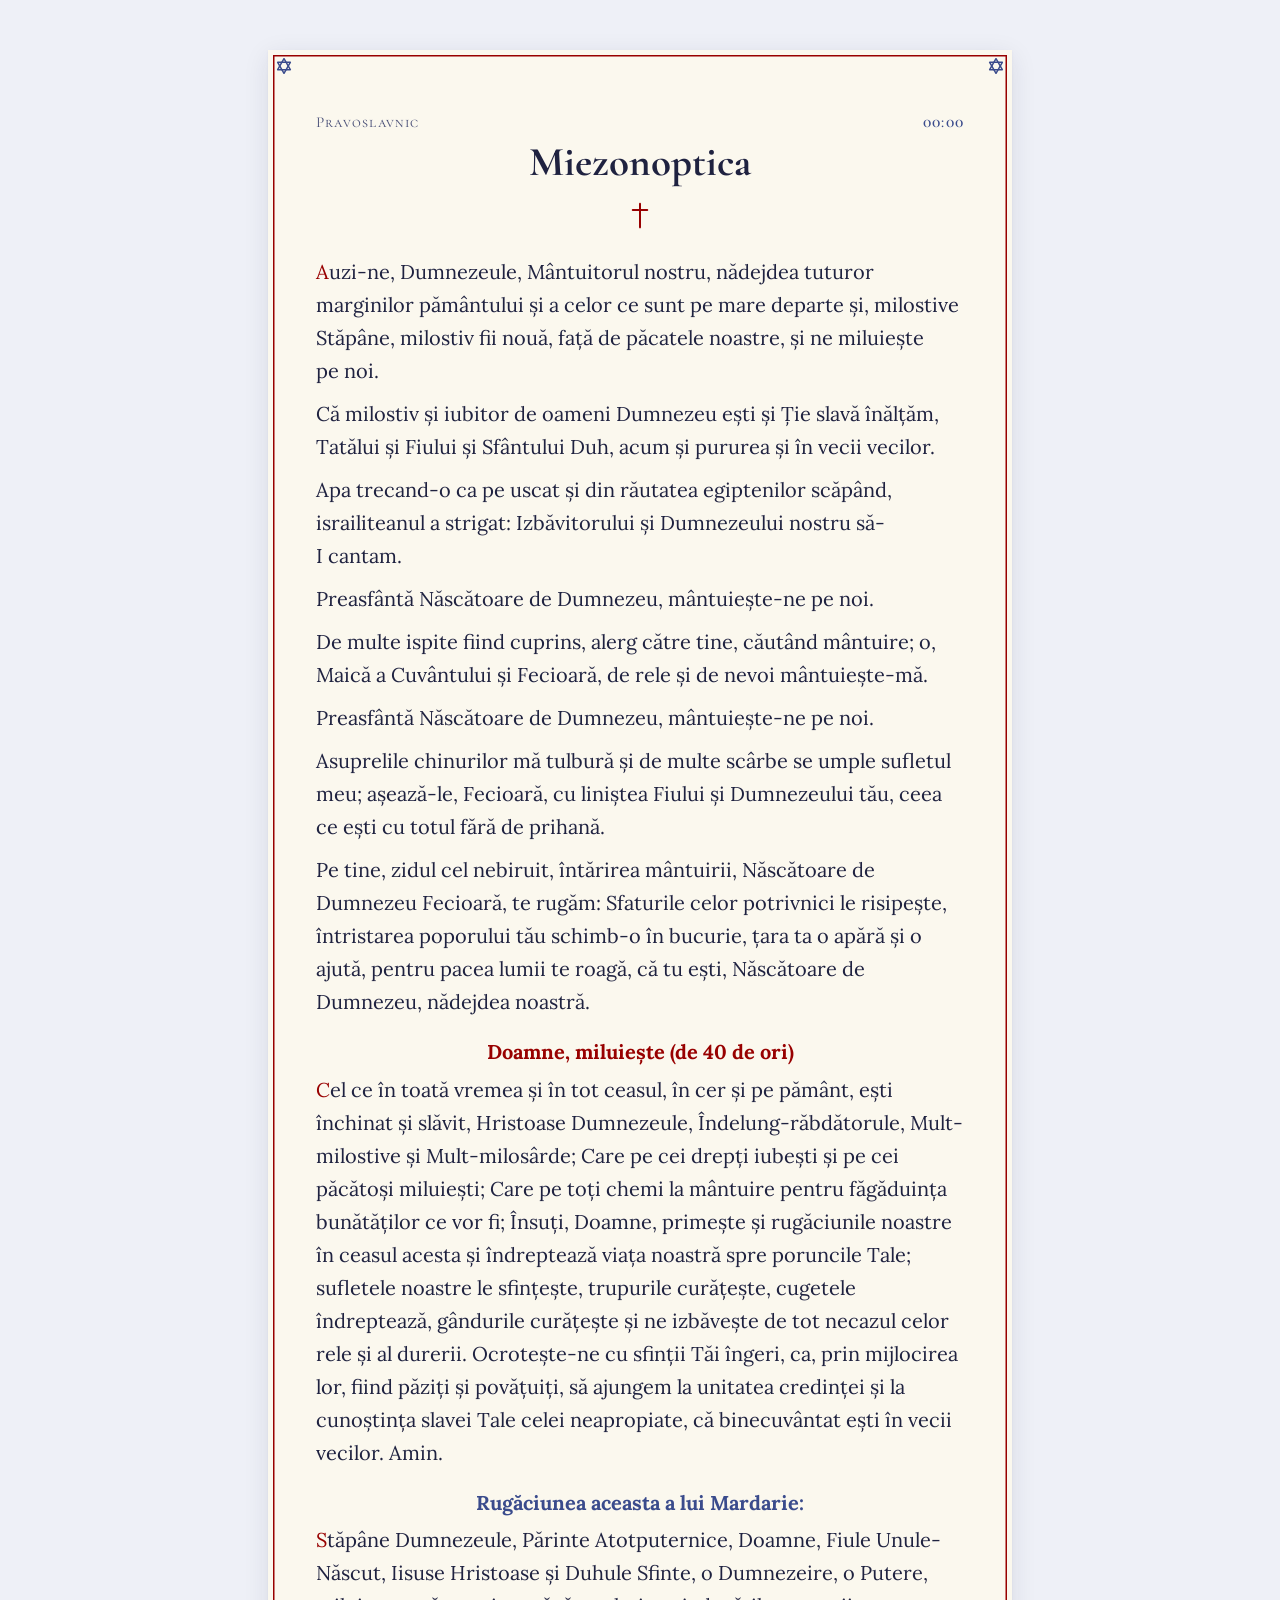
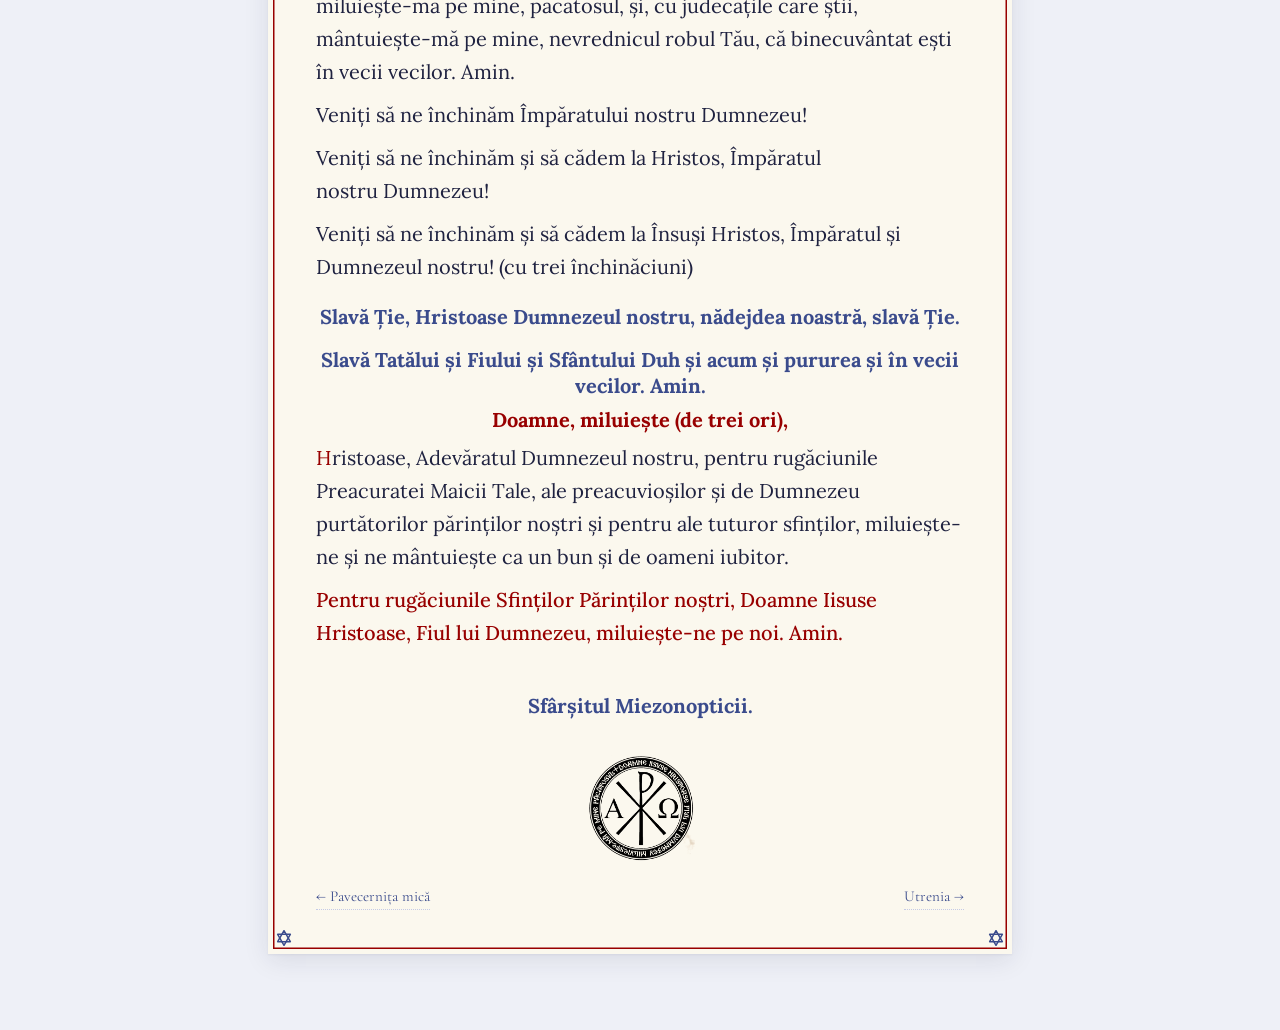
==== docs/content/01-miezonoptica.html @ 3fd9be88 "Initial commit: Pravoslavnic prayer book player Built on the Ceaslovnic pipeline, sourced from a sin" ====
<!doctype html>
<html lang="ro">
<head>
  <meta charset="utf-8" />
  <meta name="viewport" content="width=device-width, initial-scale=1" />
  <title>Miezonoptica · Pravoslavnic</title>
  <link rel="preconnect" href="https://fonts.googleapis.com" />
  <link rel="preconnect" href="https://fonts.gstatic.com" crossorigin />
  <link href="https://fonts.googleapis.com/css2?family=Cormorant+Garamond:wght@500;600;700&family=Lora:ital,wght@0,400;0,500;1,400&display=swap" rel="stylesheet" />
  <link rel="stylesheet" href="../css/styles.css" />
</head>
<body>
  <article class="page">
    <div class="page__inner">
      <div class="page__eyebrow">
        <span>Pravoslavnic</span>
        <span class="scheduled-time">00:00</span>
      </div>
      <h1 class="page__title">Miezonoptica</h1>
      <hr class="page__rule" />
      <div class="page__body">
      <p><span class="dropcap">A</span>uzi-ne, Dumnezeule, Mântuitorul nostru, nădejdea tuturor marginilor pă­mântului și a celor ce sunt pe mare departe și, milostive Stăpâne, milostiv fii nouă, față de păcatele noastre, și ne miluiește pe noi.</p>
      <p>Că milostiv și iubitor de oameni Dum­nezeu ești și Ție slavă înălțăm, Tatălui și Fiului și Sfântului Duh, acum și pururea și în vecii vecilor.</p>
      <p>Apa trecand-o ca pe uscat și din răutatea egiptenilor scăpând, israiliteanul a strigat: Izbăvitorului și Dumnezeului nostru să-I cantam.</p>
      <p>Preasfântă Născătoare de Dumnezeu, mântuiește-ne pe noi.</p>
      <p>De multe ispite fiind cuprins, alerg către tine, căutând mântuire; o, Maică a Cuvântului și Fecioară, de rele și de nevoi mântuiește-mă.</p>
      <p>Preasfântă Născătoare de Dumnezeu, mântuiește-ne pe noi.</p>
      <p>Asuprelile chinurilor mă tulbură și de multe scârbe se umple sufletul meu; așează-le, Fecioară, cu liniștea Fiului și Dumnezeului tău, ceea ce ești cu totul fără de prihană.</p>
      <p>Pe tine, zidul cel nebiruit, întărirea mântuirii, Născătoare de Dumnezeu Fecioară, te rugăm: Sfaturile celor potrivnici le risipește, întristarea poporului tău schimb-o în bucurie, țara ta o apără și o ajută, pentru pacea lumii te roagă, că tu ești, Născătoare de Dumnezeu, nădejdea noastră.</p>
      <h2 class="align-center kyrie"><span class="rubric">Doamne, miluiește (de 40 de ori)</span></h2>
      <p><span class="dropcap">C</span>el ce în toată vremea și în tot ceasul, în cer și pe pământ, ești în­chinat și slăvit, Hristoase Dumnezeule, Îndelung-răbdătorule, Mult-milostive și Mult-milosârde; Care pe cei drepți iu­bești și pe cei păcătoși miluiești; Care pe toți chemi la mântuire pentru făgă­du­ința bunătăților ce vor fi; Însuți, Doamne, primește și rugăciunile noastre în ceasul acesta și îndreptează viața noastră spre poruncile Tale; sufletele noastre le sfin­țește, trupurile curățește, cugetele îndreptează, gândurile curățește și ne izbăvește de tot necazul celor rele și al durerii. Ocrotește-ne cu sfinții Tăi îngeri, ca, prin mijlocirea lor, fiind păziți și povă­țuiți, să ajungem la unitatea credinței și la cunoștința slavei Tale celei neapropiate, că binecuvântat ești în vecii vecilor. Amin.</p>
      <h2 class="align-center"><span class="rubric">Rugăciunea aceasta a lui Mardarie:</span></h2>
      <p><span class="dropcap">S</span>tăpâne Dumnezeule, Părinte Atot­puternice, Doamne, Fiule Unule-Născut, Iisuse Hristoase și Duhule Sfinte, o Dumnezeire, o Putere, miluiește-mă pe mine, păcătosul, și, cu judecățile care știi, mântuiește-mă pe mine, nevrednicul robul Tău, că binecuvântat ești în vecii vecilor. Amin.</p>
      <p>Veniți să ne închinăm Împăratului nostru Dumnezeu!</p>
      <p>Veniți să ne închinăm și să cădem la Hristos, Împăratul nostru Dumnezeu!</p>
      <p>Veniți să ne închinăm și să cădem la Însuși Hristos, Împăratul și Dumnezeul nostru! (cu trei închinăciuni)</p>
      <h2 class="align-center"><strong><span class="rubric">Slavă Ție, Hristoase Dumnezeul nostru, nădejdea noastră, slavă Ție.</span></strong></h2>
      <h3 class="align-center doxology"><strong>Slavă Tatălui și Fiului și Sfântului Duh și acum și pururea și în vecii vecilor. Amin.</strong></h3>
      <h2 class="align-center kyrie"><strong><span class="rubric">Doamne, miluiește (de trei ori),</span></strong></h2>
      <p><span class="dropcap">H</span>ristoase, Adevăratul Dumnezeul nostru, pentru rugăciunile Preacuratei Maicii Tale, ale preacuvioșilor și de Dumnezeu purtătorilor părinților noștri și pentru ale tuturor sfinților, miluiește-ne  și  ne mântuiește ca un bun și de oameni iubitor.</p>
      <p><strong><span class="rubric">Pentru rugăciunile Sfinților Părin­ților noștri, Doamne Iisuse Hristoase, Fiul lui Dumnezeu, miluiește-ne pe noi. Amin.</span></strong></p>
      <p class="page-ending">Sfârșitul Miezonopticii.</p>
      </div>
      <div class="page__footer-mark" role="presentation" aria-hidden="true"></div>
      <nav class="page__nav" aria-label="Navigare între ceasuri">
        <a href="12-pavecernita.html" rel="prev">← Pavecernița mică</a>
        <span class="spacer"></span>
        <a href="02-utrenia.html" rel="next">Utrenia →</a>
      </nav>
    </div>
  </article>
</body>
</html>
---- docs/css/styles.css ----
/* === Tokens === */
:root {
  --bg:        #eef0f7;
  --paper:     #fbf8ee;
  --ink:       #1f2240;
  --ink-soft:  #4a5078;
  --accent:    #3a4b8c;       /* deep Byzantine indigo */
  --accent-2:  #6b7ec4;       /* lighter indigo */
  --rubric:    #980000;       /* liturgical rubric red (matches source docx) */
  --rule:      #c4cae6;
  --gold:      #d4af37;       /* available token (currently unused) */
  --shadow:    0 1px 2px rgba(30, 30, 60, 0.06), 0 6px 24px rgba(30, 30, 60, 0.10);
  /* Star of David outlined in accent indigo (#3a4b8c) — no fill, so the
     paper background shows through the triangles and the central hexagon.
     Reused as 4 corner ornaments via background-image on .page__inner. */
  --star: url("data:image/svg+xml;utf8,<svg xmlns='http://www.w3.org/2000/svg' viewBox='0 0 24 24'><g fill='none' stroke='%233a4b8c' stroke-width='2.2' stroke-linejoin='round'><polygon points='12,1 21.5,17.5 2.5,17.5'/><polygon points='21.5,6.5 12,23 2.5,6.5'/></g></svg>");
  --maxw:      62ch;
  --font-display: "Cormorant Garamond", "Garamond", "Times New Roman", serif;
  --font-body:    "Lora", "Georgia", "Times New Roman", serif;
}

* { box-sizing: border-box; }

html, body { margin: 0; padding: 0; }

body {
  background: var(--bg);
  color: var(--ink);
  font-family: var(--font-body);
  font-size: clamp(16px, 1.05vw + 12px, 20px);
  line-height: 1.65;
  -webkit-font-smoothing: antialiased;
  text-rendering: optimizeLegibility;
  /* Romanian-specific OpenType variants — gives î / â / ş / ţ the proper
     glyphs in fonts that ship a `locl` table for Romanian. Belt-and-braces
     with the <html lang="ro"> already on the page. */
  font-feature-settings: "locl" 1;
}

/* ====================================================================== */
/* Content pages                                                          */
/* ====================================================================== */

.page {
  min-height: 100vh;
  padding: clamp(1.25rem, 3vw, 3rem) clamp(1rem, 4vw, 2.5rem) 4rem;
  display: flex;
  flex-direction: column;
  align-items: center;
}

.page__inner {
  position: relative;
  width: 100%;
  max-width: var(--maxw);
  padding: clamp(2.5rem, 5.5vw, 3.75rem) clamp(1.75rem, 4.5vw, 3rem) clamp(2rem, 4vw, 2.75rem);
  margin: 0.75rem;
  /* Cream card with a rubric-red rule and a blue Star of David in each of
     the four corners. The paper inset masks the rubric inset's interior so
     only the 1.5px band between them shows as a red line. Stars are
     positioned inside the rule (8px from each edge) so the inset shadow
     doesn't clip them. */
  background-color: var(--paper);
  background-image: var(--star), var(--star), var(--star), var(--star);
  background-position:
    left 8px top 8px,
    right 8px top 8px,
    left 8px bottom 8px,
    right 8px bottom 8px;
  background-repeat: no-repeat;
  background-size: 16px 16px;
  box-shadow:
    inset 0 0 0 5px   var(--paper),
    inset 0 0 0 6.5px var(--rubric),
    var(--shadow);
}

@media (max-width: 720px) {
  .page__inner {
    padding: 1.5rem 1rem 1.25rem;
  }
}

.page__eyebrow {
  display: flex;
  justify-content: space-between;
  align-items: baseline;
  gap: 1rem;
  font-family: var(--font-display);
  font-variant: small-caps;
  letter-spacing: 0.08em;
  color: var(--ink-soft);
  font-size: 0.95rem;
  margin-bottom: 0.25rem;
}

.page__eyebrow .scheduled-time {
  color: var(--accent);
  font-weight: 600;
}

.page__title {
  font-family: var(--font-display);
  font-weight: 700;
  font-size: clamp(1.8rem, 1.2vw + 1.6rem, 2.6rem);
  line-height: 1.15;
  margin: 0 0 0.25rem;
  color: var(--ink);
  text-align: center;
}

.page__rule {
  width: 1.4rem;
  height: 1.8rem;
  background: center / contain no-repeat
    url("data:image/svg+xml;utf8,<svg xmlns='http://www.w3.org/2000/svg' viewBox='0 0 24 32'><g fill='none' stroke='%23980000' stroke-width='2.2' stroke-linecap='round'><line x1='12' y1='3' x2='12' y2='29'/><line x1='4' y1='10' x2='20' y2='10'/></g></svg>");
  border: 0;
  margin: 0.9rem auto 1.6rem;
}

.page__body h2 {
  font-family: var(--font-body);
  font-weight: 700;
  font-size: 1em;
  color: var(--accent);
  margin: 1em 0 0.3em;
  line-height: 1.4;
  text-align: center;
}
/* Inline .rubric spans inside an unclassified h2, or inside any liturgical-
   phrase class, should defer to the parent's colour AND weight — otherwise
   a stray `<span class="rubric">` in the source paints a blue doxology red
   or strips its bold weight (since .rubric pins font-weight: 500). */
.page__body h2 .rubric,
.page__body .trisagion .rubric,
.page__body .versicle .rubric,
.page__body .doxology .rubric,
.page__body .kyrie .rubric,
.page__body .psalm-heading .rubric,
.page__body .page-ending .rubric {
  color: inherit;
  font-weight: inherit;
}

.page__body h3 {
  font-family: var(--font-display);
  font-weight: 600;
  font-size: 1.18em;
  color: var(--ink-soft);
  margin: 0.8em 0 0.25em;
  line-height: 1.3;
}

.page__body p {
  margin: 0 0 0.5em;
  text-align: left;
  hyphens: none;
  text-wrap: pretty;        /* progressive enhancement on supporting browsers */
}

/* Alignment classes honour the source docx <w:jc> values. */
.page__body .align-center  { text-align: center; }
.page__body .align-justify { text-align: justify; hyphens: auto; }
.page__body .align-right   { text-align: right; }

/* Rubric (red) inline text — instructions, responses, prayer-name calls. */
.rubric {
  color: var(--rubric);
  font-weight: 500;
}

/* Liturgical-phrase classes pin font-size to 1em (body text size) so the
   same prayer reads at the same size regardless of whether the source docx
   wrapped it in <h2>, <h3> or <p>. The Trisagion / Kyrie / Doxology are
   prayer body text; the psalm heading is the only one that keeps the
   heading-sized 1.5em since it's a section title. */

/* Red, bold, centred, body-size — Trisagion + the "Dumnezeule milostivește-Te"
   versicle (both are short emphasised prayer lines with the same look). */
.page__body h2.trisagion,
.page__body h3.trisagion,
.page__body p.trisagion,
.page__body h2.versicle,
.page__body h3.versicle,
.page__body p.versicle {
  color: var(--rubric);
  font-family: var(--font-body);
  font-weight: 700;
  font-size: 1em;
  text-align: center;
}

/* Doxology ("Slavă Tatălui…") — accent-blue, bold, centred, body-size. */
.page__body h2.doxology,
.page__body h3.doxology,
.page__body p.doxology {
  color: var(--accent);
  font-family: var(--font-body);
  font-weight: 700;
  font-size: 1em;
  text-align: center;
}

/* Kyrie ("Doamne miluiește…") — red, bold, centred, body-size. */
.page__body h2.kyrie,
.page__body h3.kyrie,
.page__body p.kyrie {
  color: var(--rubric);
  font-family: var(--font-body);
  font-weight: 700;
  font-size: 1em;
  text-align: center;
}

/* Psalm headings ("Psalmul N") — red, bold, centred, heading-sized. */
.page__body h2.psalm-heading,
.page__body h3.psalm-heading,
.page__body p.psalm-heading {
  color: var(--rubric);
  font-weight: 700;
  font-size: 1.5em;
  text-align: center;
}

/* Page ending ("Sfârșitul …") — accent-blue, bold, centred. Added with a
   margin on top so it sits as a separate closing marker after the prayers. */
.page__body h2.page-ending,
.page__body h3.page-ending,
.page__body p.page-ending {
  color: var(--accent);
  font-family: var(--font-body);
  font-weight: 700;
  font-size: 1em;
  text-align: center;
  margin-top: 2em;
}

/* Liturgical phrases (trisagion / kyrie / doxology) usually appear as a tight
   sequence — pull whatever follows up close so they read as one block instead
   of being pushed apart by default heading top-margins. */
.page__body :is(p, h2, h3).trisagion     + :is(p, h2, h3),
.page__body :is(p, h2, h3).versicle      + :is(p, h2, h3),
.page__body :is(p, h2, h3).kyrie         + :is(p, h2, h3),
.page__body :is(p, h2, h3).doxology      + :is(p, h2, h3),
.page__body :is(p, h2, h3).psalm-heading + :is(p, h2, h3) {
  margin-top: 0.35em;
}

/* Drop cap on the first letter of each section's opening paragraph. */
/* Section-opening initial: a plain uppercase letter, just in rubric red. */
.dropcap {
  color: var(--rubric);
}

/* Chi-Rho Α–Ω medallion painted between the body and the nav. */
.page__footer-mark {
  display: block;
  width: 110px;
  height: 110px;
  margin: 2rem auto 1.25rem;
  background: center / contain no-repeat url("chi-rho.png");
}

.page__nav {
  display: flex;
  justify-content: space-between;
  align-items: center;
  gap: 0.5rem;
  margin-top: 0.5rem;
  font-family: var(--font-display);
  font-size: 0.95rem;
  color: var(--ink-soft);
}

.page__nav a {
  color: var(--accent);
  text-decoration: none;
  border-bottom: 1px dotted var(--rule);
}
.page__nav a:hover { border-bottom-color: var(--accent); }
.page__nav .spacer { flex: 1; }

@media (max-width: 540px) {
  .page { padding: 0.5rem 0.25rem 2rem; }
  .page__body p { font-size: 0.95rem; }
  .page__footer-mark { width: 84px; height: 84px; margin: 1.5rem auto 1rem; }
}

@media print {
  body { background: #fff; }
  .page__inner { box-shadow: none; }
  .page__nav { display: none; }
}

/* ====================================================================== */
/* Player chrome                                                           */
/* ====================================================================== */

body.player {
  height: 100vh;
  overflow: hidden;
  background: #14172e;
  display: flex;
  flex-direction: column;
}

.frame-wrap {
  flex: 1 1 auto;
  min-height: 0;
  background: var(--bg);
}

#player-frame {
  display: block;
  width: 100%;
  height: 100%;
  border: 0;
  background: var(--bg);
}

.status-bar {
  flex: 0 0 auto;
  display: flex;
  align-items: center;
  gap: 0.75rem;
  padding: 0.5rem 1rem;
  background: #14172e;
  color: #e5e8f5;
  font-family: var(--font-body);
  font-size: 0.9rem;
  border-top: 2px solid var(--accent);
}

.status-cell { white-space: nowrap; overflow: hidden; text-overflow: ellipsis; }
.status-now  { color: #e5e8f5; font-variant-numeric: tabular-nums; }
.status-slot { color: #c8d0ee; font-weight: 600; flex: 1; text-align: center; }
.status-next { color: #9aa3c8; }

.fs-btn {
  background: transparent;
  color: #e5e8f5;
  border: 1px solid #3a4072;
  border-radius: 4px;
  padding: 0.2rem 0.55rem;
  font-size: 0.95rem;
  cursor: pointer;
  line-height: 1;
}
.fs-btn:hover { background: #1f2347; }

@media (max-width: 540px) {
  .status-bar { flex-wrap: wrap; font-size: 0.82rem; gap: 0.4rem; padding: 0.4rem 0.6rem; }
  .status-slot { order: -1; flex-basis: 100%; text-align: left; }
  .status-next { font-size: 0.78rem; }
}
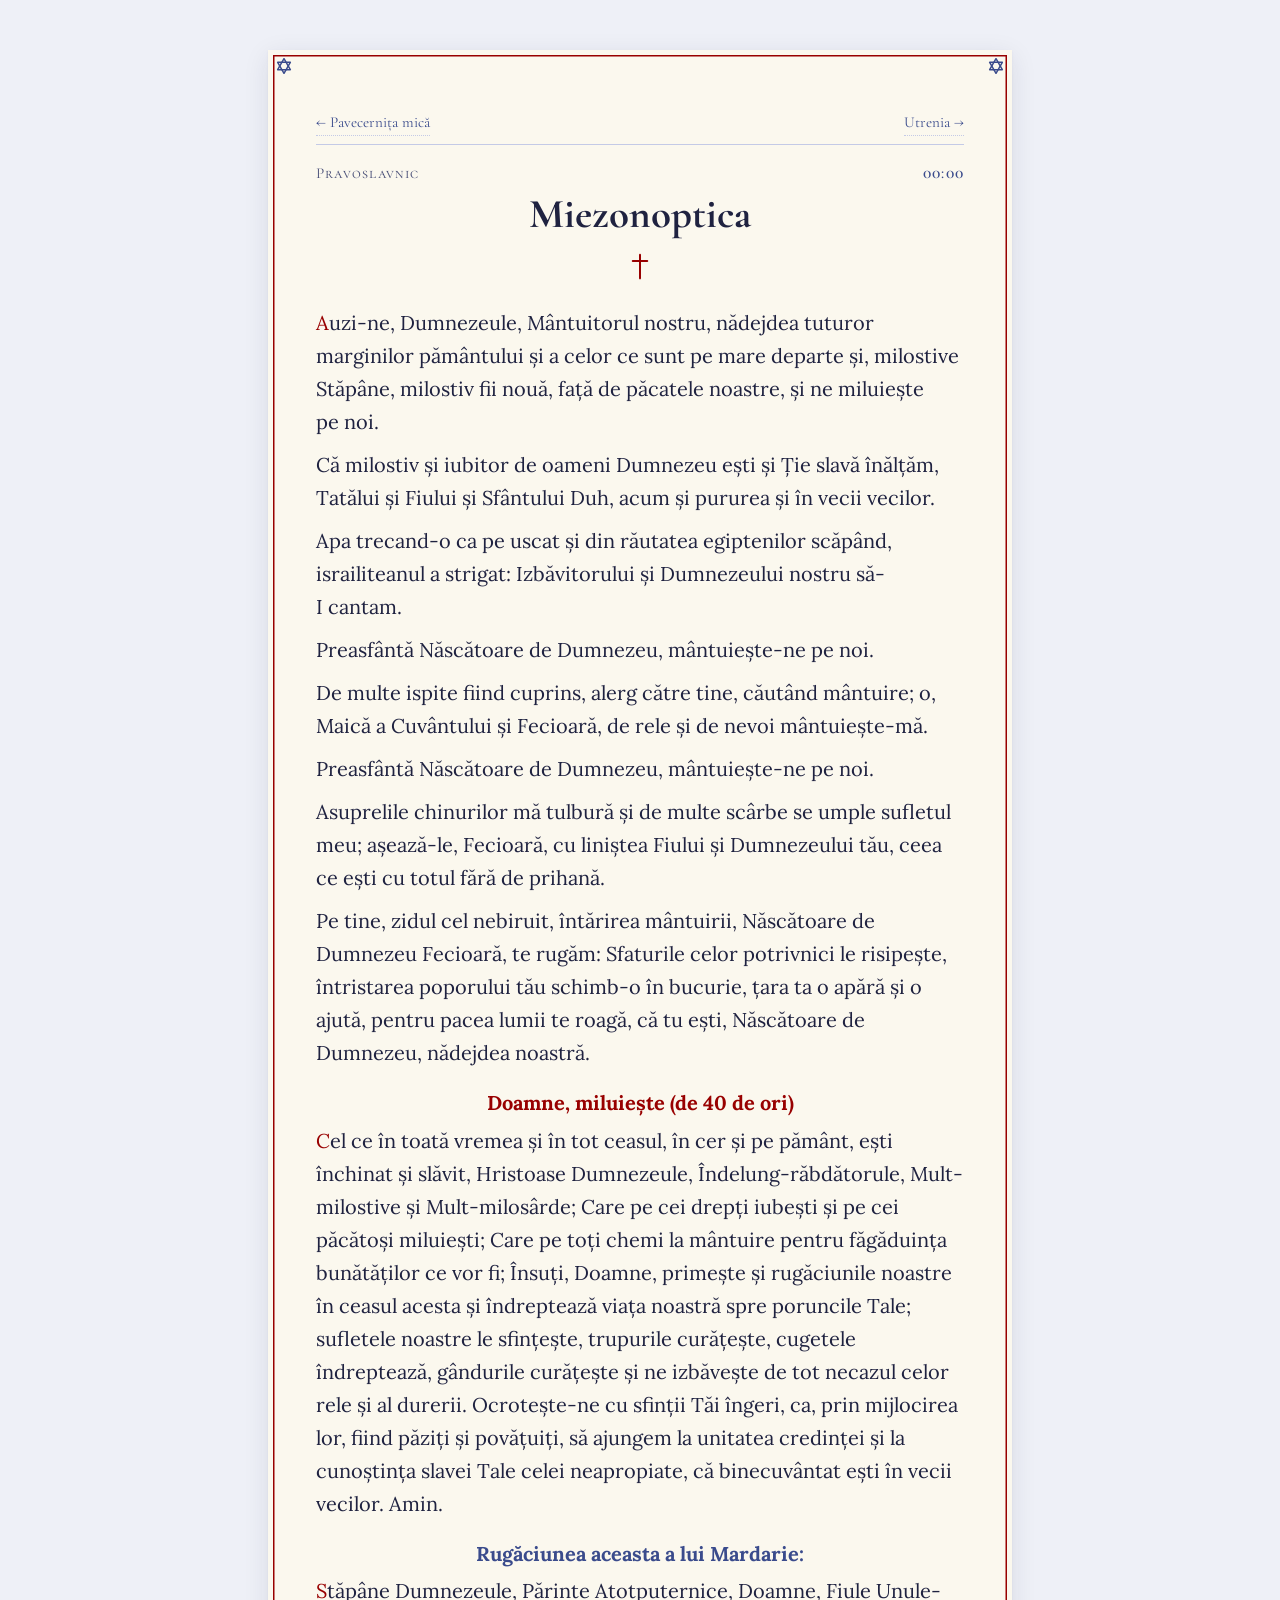
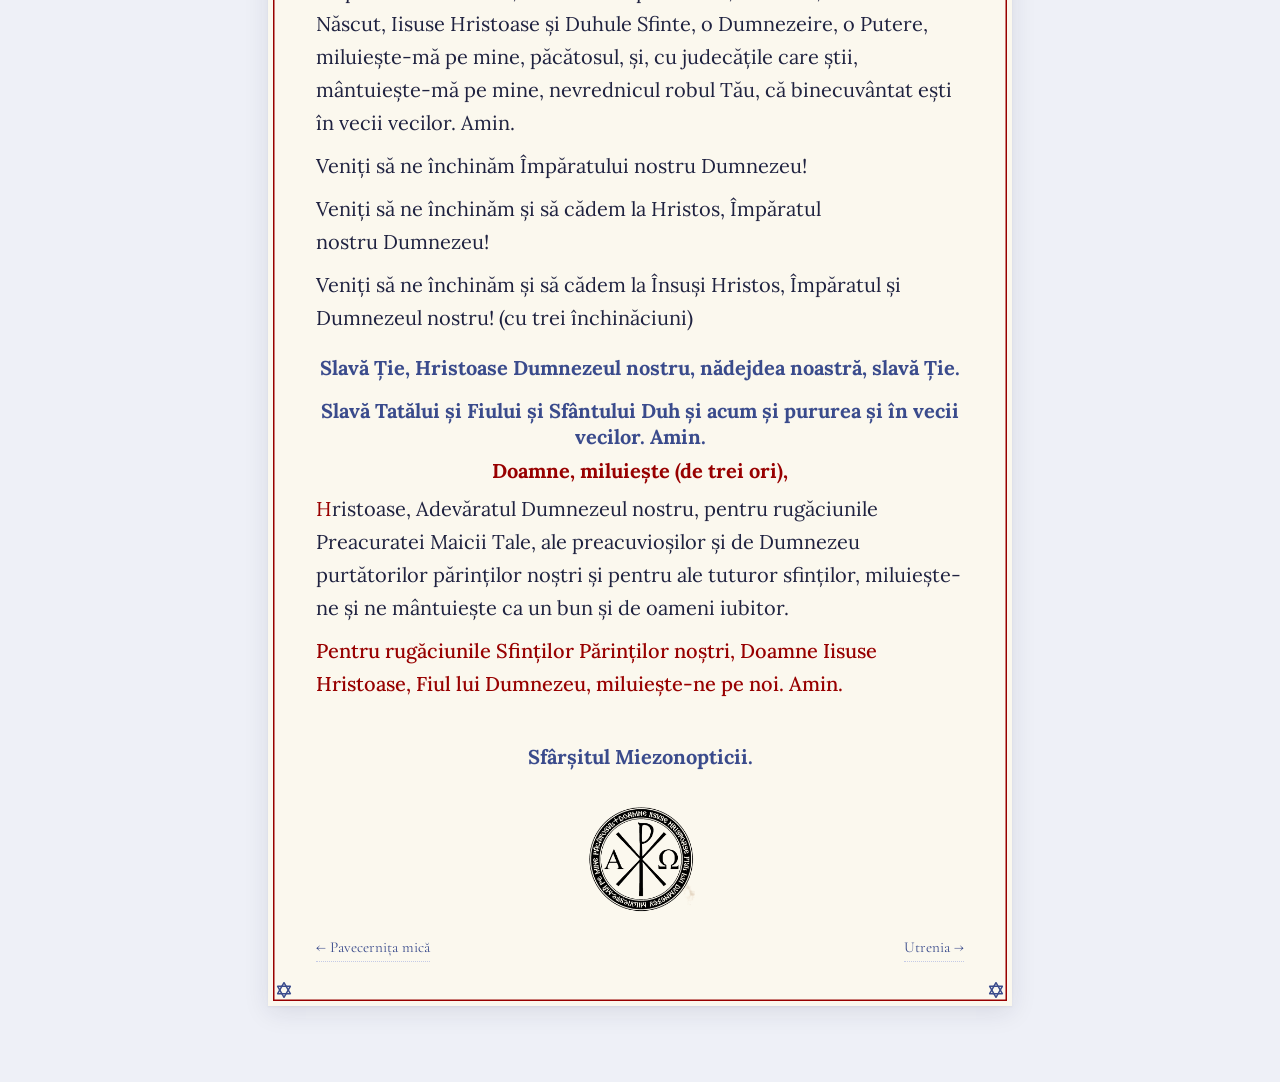
==== commit 990e6019: "Navigation links at the top of each page, not only the bottom Co-Authored-By: Claude Opus 5.5 <norep" ====
--- a/docs/content/01-miezonoptica.html
+++ b/docs/content/01-miezonoptica.html
@@ -12,6 +12,11 @@
 <body>
   <article class="page">
     <div class="page__inner">
+      <nav class="page__nav page__nav--top" aria-label="Navigare între ceasuri">
+        <a href="12-pavecernita.html" rel="prev">← Pavecernița mică</a>
+        <span class="spacer"></span>
+        <a href="02-utrenia.html" rel="next">Utrenia →</a>
+      </nav>
       <div class="page__eyebrow">
         <span>Pravoslavnic</span>
         <span class="scheduled-time">00:00</span>
--- a/docs/css/styles.css
+++ b/docs/css/styles.css
@@ -279,6 +279,11 @@
 }
 .page__nav a:hover { border-bottom-color: var(--accent); }
 .page__nav .spacer { flex: 1; }
+.page__nav--top {
+  margin: 0 0 1rem;
+  padding-bottom: 0.5rem;
+  border-bottom: 1px solid var(--rule);
+}
 
 @media (max-width: 540px) {
   .page { padding: 0.5rem 0.25rem 2rem; }
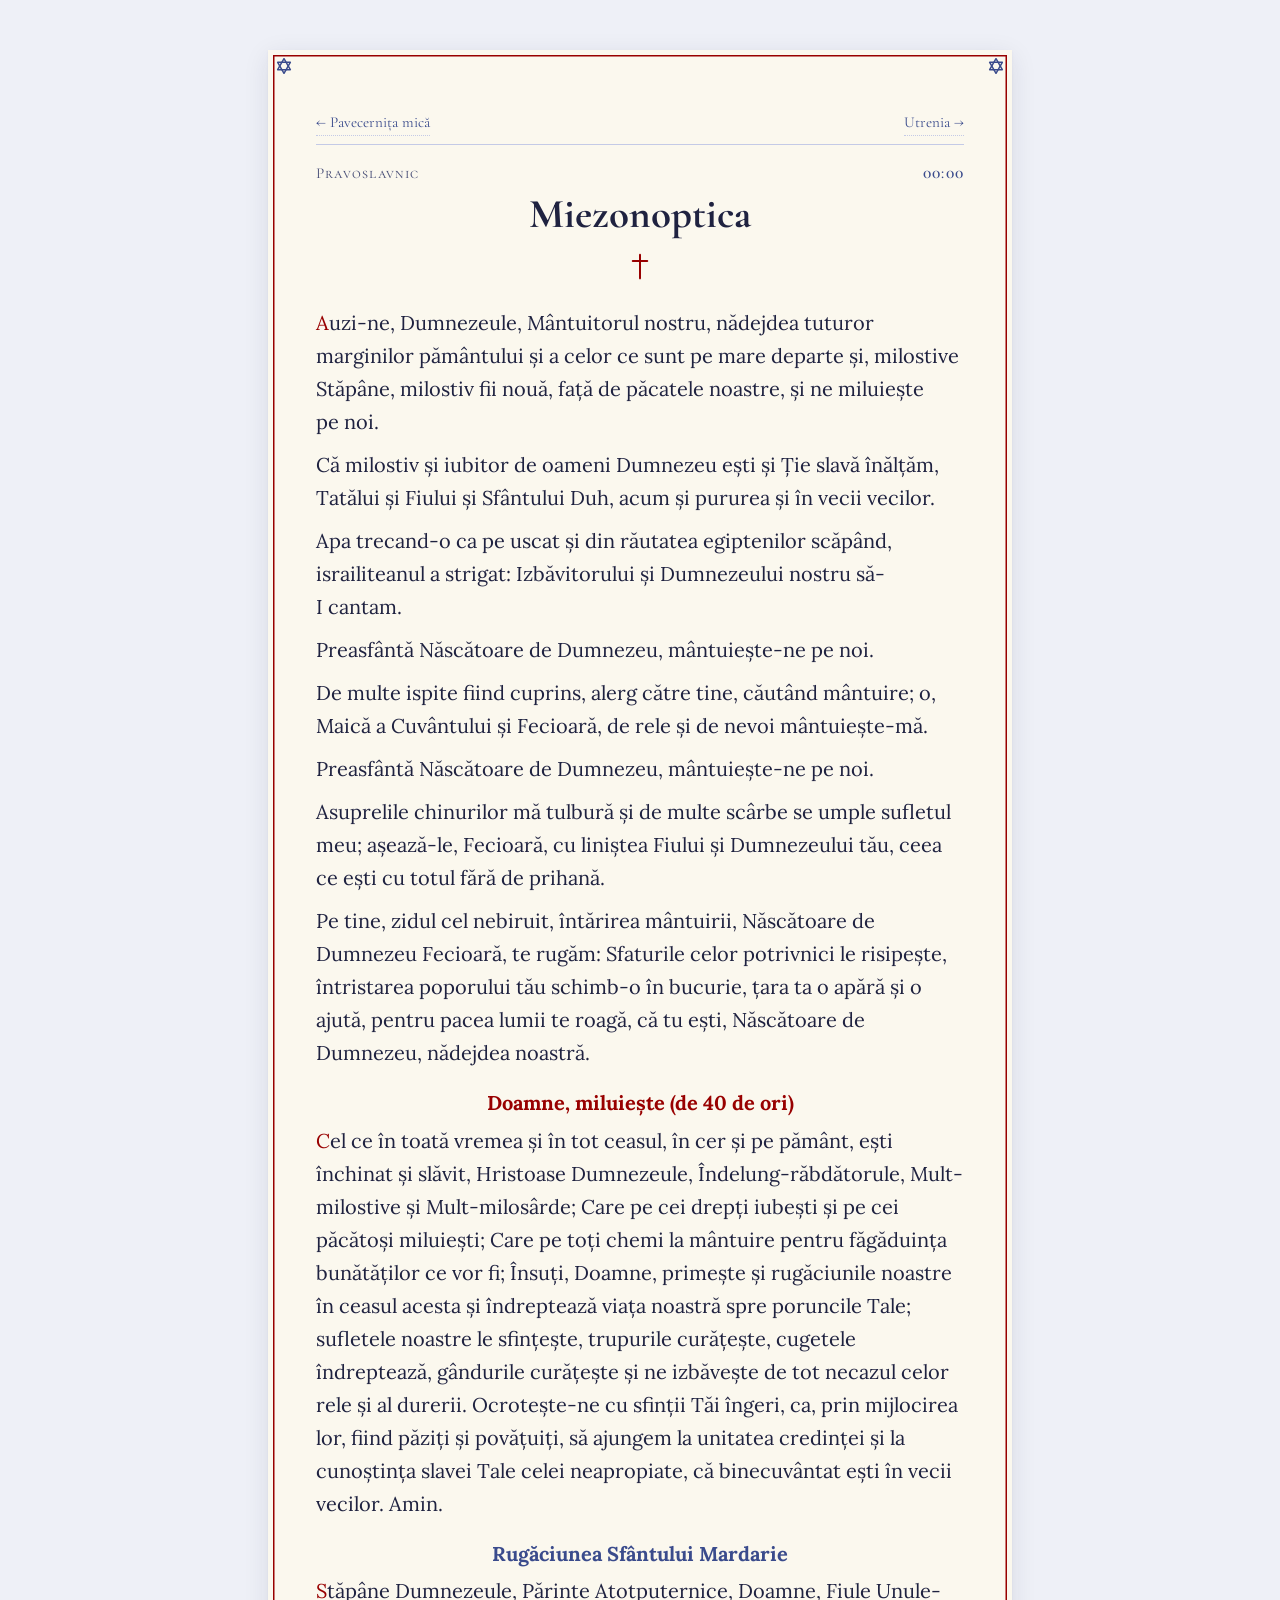
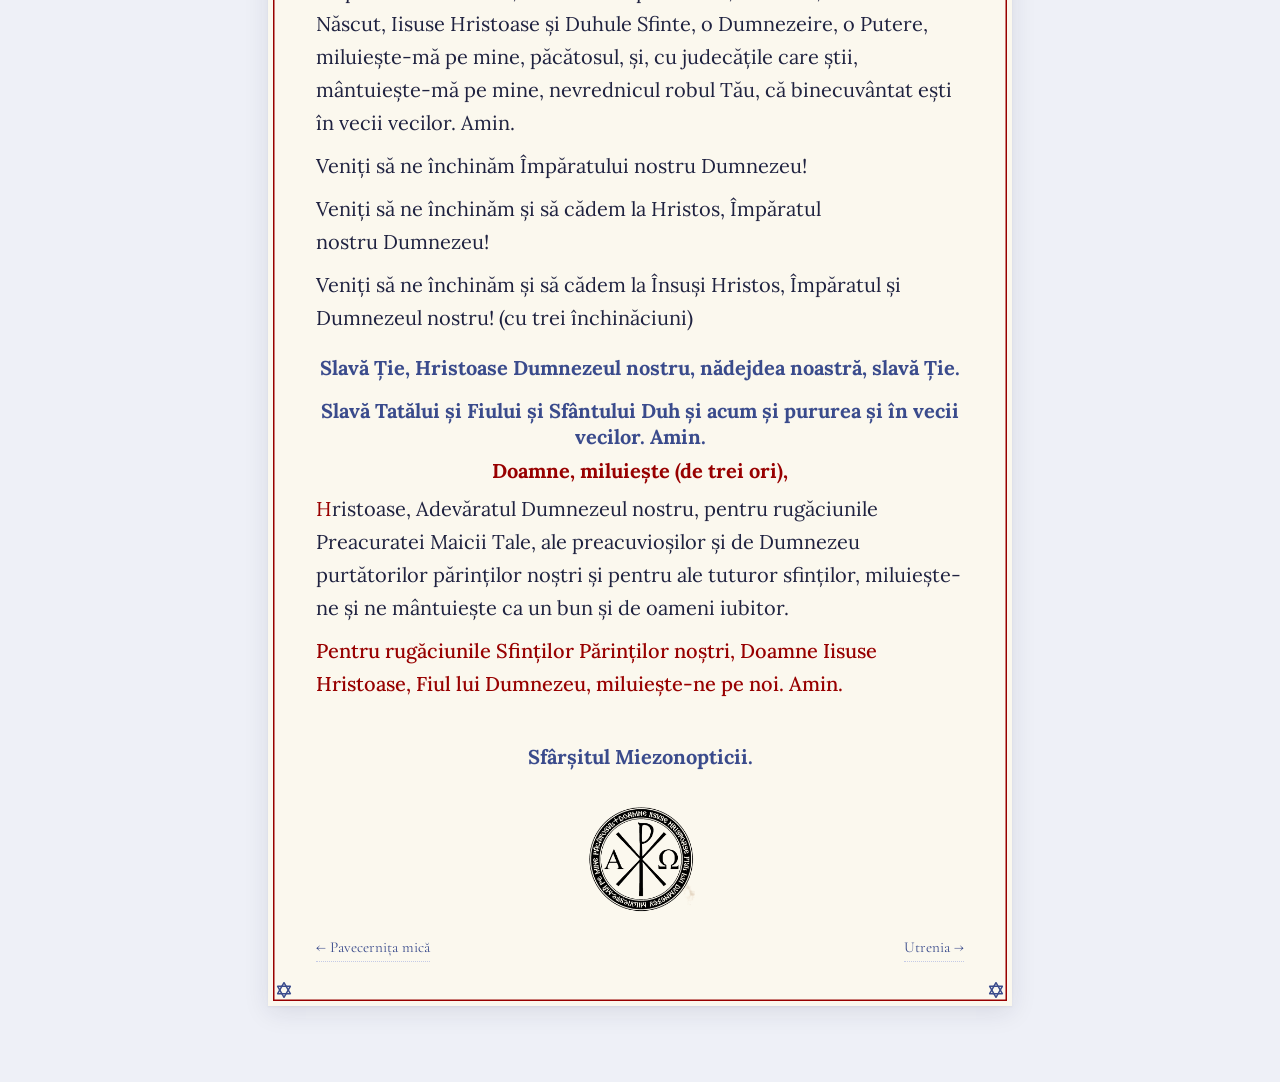
==== commit 4876efc9: "Text fixes: diacritics, split prayers, headings, punctuation - Cedilla ş/ţ normalised to comma-below" ====
--- a/docs/content/01-miezonoptica.html
+++ b/docs/content/01-miezonoptica.html
@@ -34,7 +34,7 @@
       <p>Pe tine, zidul cel nebiruit, întărirea mântuirii, Născătoare de Dumnezeu Fecioară, te rugăm: Sfaturile celor potrivnici le risipește, întristarea poporului tău schimb-o în bucurie, țara ta o apără și o ajută, pentru pacea lumii te roagă, că tu ești, Născătoare de Dumnezeu, nădejdea noastră.</p>
       <h2 class="align-center kyrie"><span class="rubric">Doamne, miluiește (de 40 de ori)</span></h2>
       <p><span class="dropcap">C</span>el ce în toată vremea și în tot ceasul, în cer și pe pământ, ești în­chinat și slăvit, Hristoase Dumnezeule, Îndelung-răbdătorule, Mult-milostive și Mult-milosârde; Care pe cei drepți iu­bești și pe cei păcătoși miluiești; Care pe toți chemi la mântuire pentru făgă­du­ința bunătăților ce vor fi; Însuți, Doamne, primește și rugăciunile noastre în ceasul acesta și îndreptează viața noastră spre poruncile Tale; sufletele noastre le sfin­țește, trupurile curățește, cugetele îndreptează, gândurile curățește și ne izbăvește de tot necazul celor rele și al durerii. Ocrotește-ne cu sfinții Tăi îngeri, ca, prin mijlocirea lor, fiind păziți și povă­țuiți, să ajungem la unitatea credinței și la cunoștința slavei Tale celei neapropiate, că binecuvântat ești în vecii vecilor. Amin.</p>
-      <h2 class="align-center"><span class="rubric">Rugăciunea aceasta a lui Mardarie:</span></h2>
+      <h2 class="align-center"><span class="rubric">Rugăciunea Sfântului Mardarie</span></h2>
       <p><span class="dropcap">S</span>tăpâne Dumnezeule, Părinte Atot­puternice, Doamne, Fiule Unule-Născut, Iisuse Hristoase și Duhule Sfinte, o Dumnezeire, o Putere, miluiește-mă pe mine, păcătosul, și, cu judecățile care știi, mântuiește-mă pe mine, nevrednicul robul Tău, că binecuvântat ești în vecii vecilor. Amin.</p>
       <p>Veniți să ne închinăm Împăratului nostru Dumnezeu!</p>
       <p>Veniți să ne închinăm și să cădem la Hristos, Împăratul nostru Dumnezeu!</p>
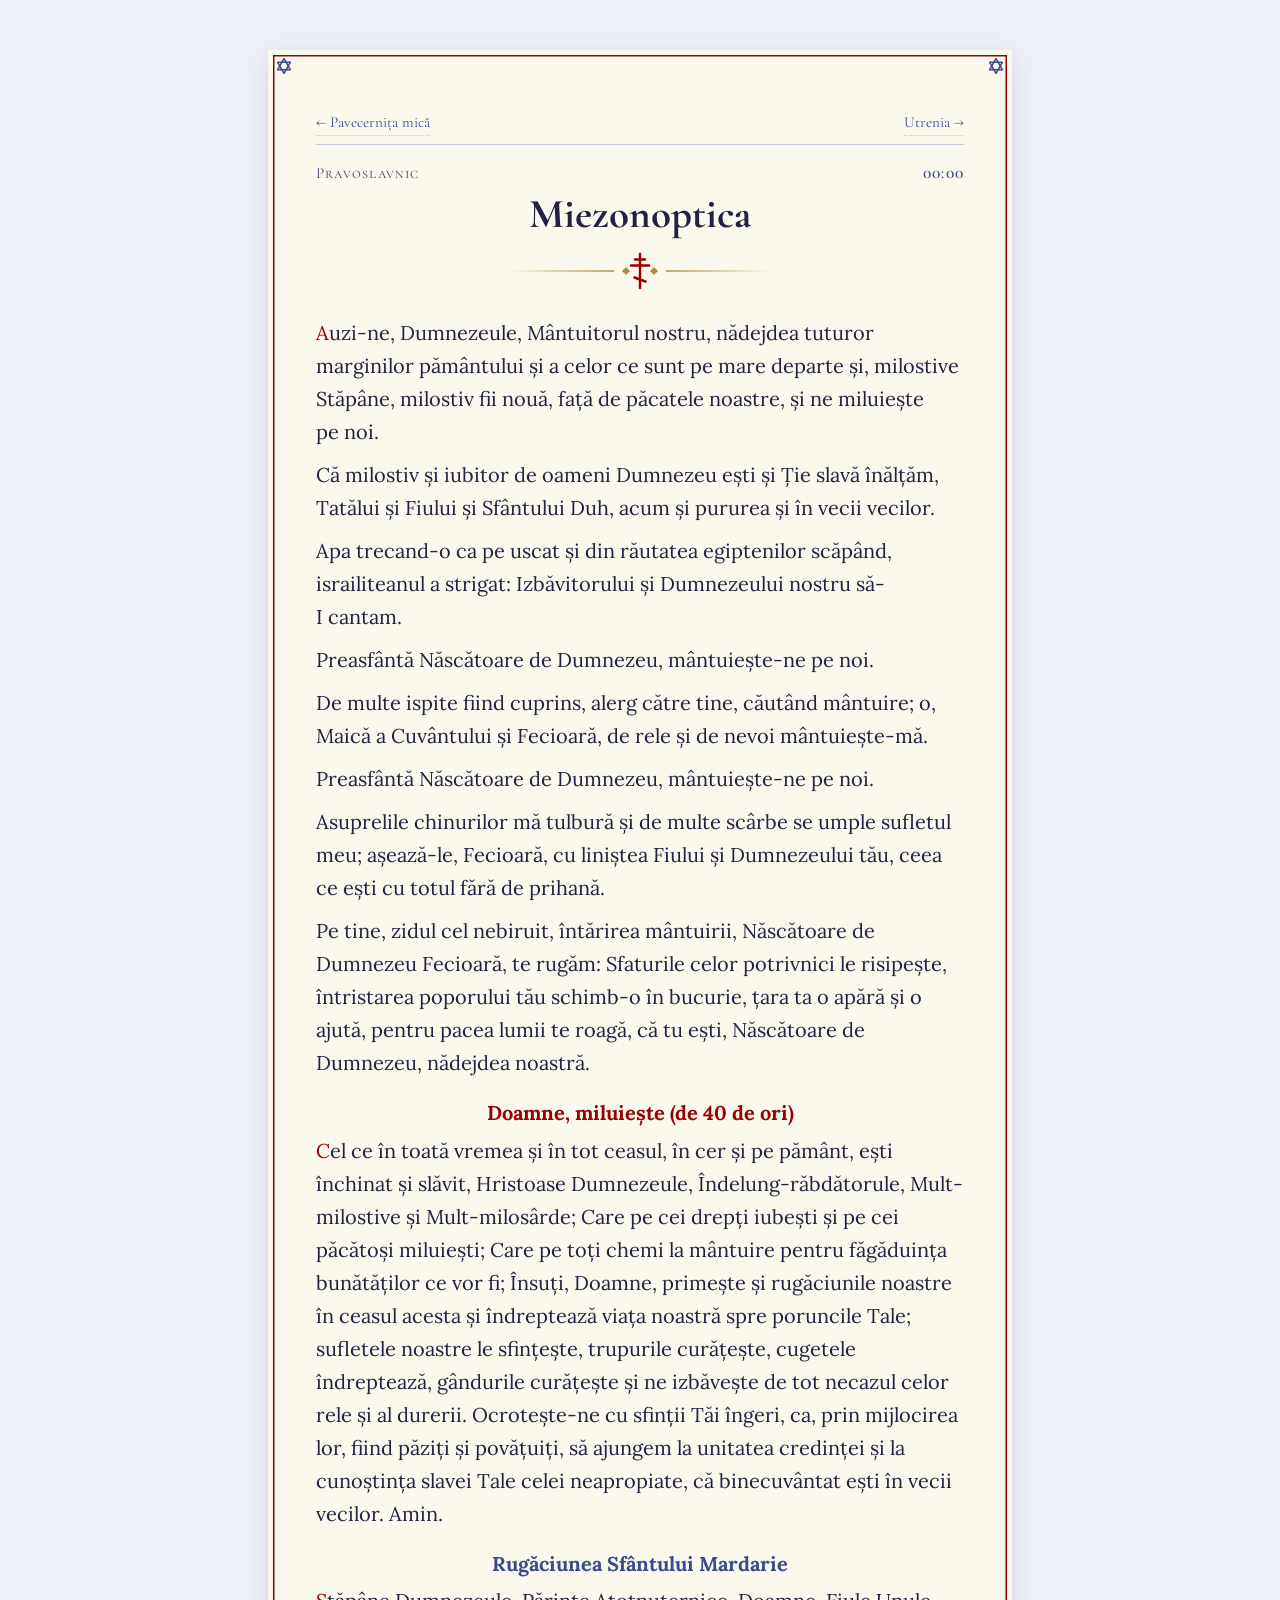
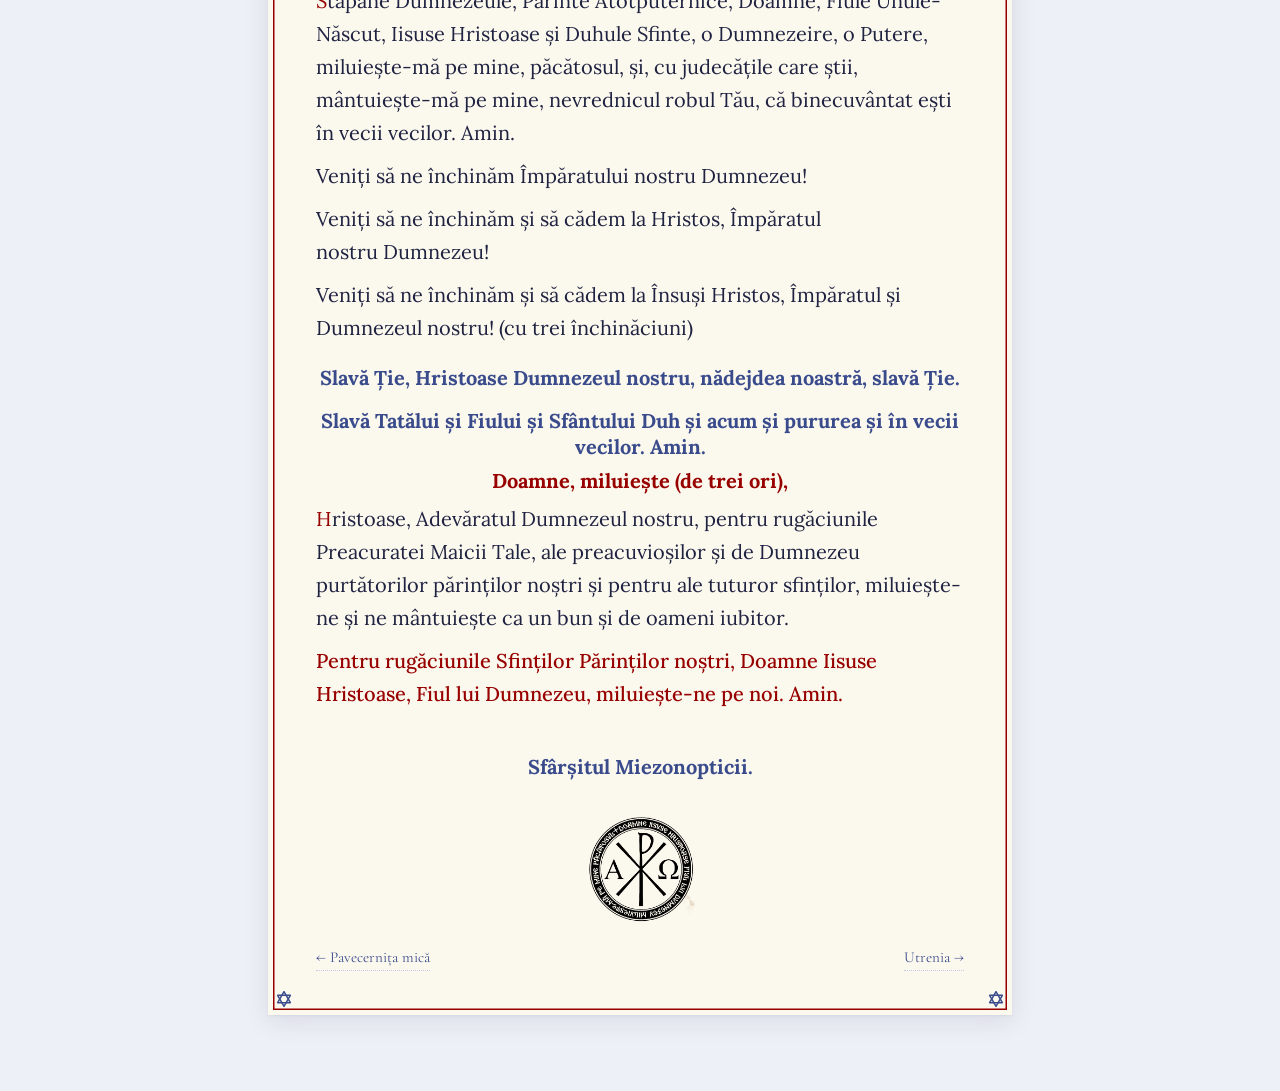
==== commit 5fc9e43c: "A−/A+ text size controls in the player Six steps from 85% to 175%, applied live to the open service " ====
--- a/docs/content/01-miezonoptica.html
+++ b/docs/content/01-miezonoptica.html
@@ -4,6 +4,10 @@
   <meta charset="utf-8" />
   <meta name="viewport" content="width=device-width, initial-scale=1" />
   <title>Miezonoptica · Pravoslavnic</title>
+  <script>/* Reader's text size, chosen with A−/A+ in the player. */
+    try { var s = parseFloat(localStorage.getItem("pravoslavnic.textScale"));
+          if (s > 0) document.documentElement.style.setProperty("--text-scale", s); } catch (e) {}
+  </script>
   <link rel="preconnect" href="https://fonts.googleapis.com" />
   <link rel="preconnect" href="https://fonts.gstatic.com" crossorigin />
   <link href="https://fonts.googleapis.com/css2?family=Cormorant+Garamond:wght@500;600;700&family=Lora:ital,wght@0,400;0,500;1,400&display=swap" rel="stylesheet" />
--- a/docs/css/styles.css
+++ b/docs/css/styles.css
@@ -15,6 +15,10 @@
      Reused as 4 corner ornaments via background-image on .page__inner. */
   --star: url("data:image/svg+xml;utf8,<svg xmlns='http://www.w3.org/2000/svg' viewBox='0 0 24 24'><g fill='none' stroke='%233a4b8c' stroke-width='2.2' stroke-linejoin='round'><polygon points='12,1 21.5,17.5 2.5,17.5'/><polygon points='21.5,6.5 12,23 2.5,6.5'/></g></svg>");
   --maxw:      62ch;
+  /* Reader's text size, set from the A−/A+ buttons (see player.js). Scales
+     both the body text and everything sized in rem on the content pages;
+     the player chrome never sets it, so the status bar stays put. */
+  --text-scale: 1;
   --font-display: "Cormorant Garamond", "Garamond", "Times New Roman", serif;
   --font-body:    "Lora", "Georgia", "Times New Roman", serif;
 }
@@ -22,12 +26,14 @@
 * { box-sizing: border-box; }
 
 html, body { margin: 0; padding: 0; }
+
+html { font-size: calc(100% * var(--text-scale)); }
 
 body {
   background: var(--bg);
   color: var(--ink);
   font-family: var(--font-body);
-  font-size: clamp(16px, 1.05vw + 12px, 20px);
+  font-size: calc(clamp(16px, 1.05vw + 12px, 20px) * var(--text-scale));
   line-height: 1.65;
   -webkit-font-smoothing: antialiased;
   text-rendering: optimizeLegibility;
@@ -109,11 +115,13 @@
   text-align: center;
 }
 
+/* Headpiece under the title: tapering gold rules with small lozenges,
+   flanking a rubric-red three-bar Orthodox cross. */
 .page__rule {
-  width: 1.4rem;
-  height: 1.8rem;
+  width: min(100%, 17rem);
+  height: 2.4rem;
   background: center / contain no-repeat
-    url("data:image/svg+xml;utf8,<svg xmlns='http://www.w3.org/2000/svg' viewBox='0 0 24 32'><g fill='none' stroke='%23980000' stroke-width='2.2' stroke-linecap='round'><line x1='12' y1='3' x2='12' y2='29'/><line x1='4' y1='10' x2='20' y2='10'/></g></svg>");
+    url("data:image/svg+xml;utf8,<svg xmlns='http://www.w3.org/2000/svg' viewBox='0 0 272 38'><defs><linearGradient id='l' x1='0' x2='1'><stop offset='0' stop-color='%23b08d3c' stop-opacity='0'/><stop offset='1' stop-color='%23b08d3c'/></linearGradient><linearGradient id='r' x1='1' x2='0'><stop offset='0' stop-color='%23b08d3c' stop-opacity='0'/><stop offset='1' stop-color='%23b08d3c'/></linearGradient></defs><rect x='4' y='18.25' width='106' height='1.5' fill='url(%23l)'/><rect x='162' y='18.25' width='106' height='1.5' fill='url(%23r)'/><g fill='%23b08d3c'><path d='M118 19 l4 -4 l4 4 l-4 4z'/><path d='M146 19 l4 -4 l4 4 l-4 4z'/></g><g stroke='%23980000' stroke-width='2.4' stroke-linecap='round'><line x1='136' y1='2' x2='136' y2='36'/><line x1='131' y1='7.5' x2='141' y2='7.5'/><line x1='127' y1='13.5' x2='145' y2='13.5'/><line x1='130.5' y1='25.5' x2='141.5' y2='29.5'/></g></svg>");
   border: 0;
   margin: 0.9rem auto 1.6rem;
 }
@@ -352,6 +360,10 @@
   line-height: 1;
 }
 .fs-btn:hover { background: #1f2347; }
+.fs-btn:disabled { opacity: 0.35; cursor: default; background: transparent; }
+.text-btn { font-family: var(--font-display); font-weight: 700; min-width: 2.1rem; }
+/* Text-size, notification and fullscreen buttons wrap as one group. */
+.status-buttons { display: inline-flex; gap: 0.4rem; flex: 0 0 auto; }
 
 @media (max-width: 540px) {
   .status-bar { flex-wrap: wrap; font-size: 0.82rem; gap: 0.4rem; padding: 0.4rem 0.6rem; }
